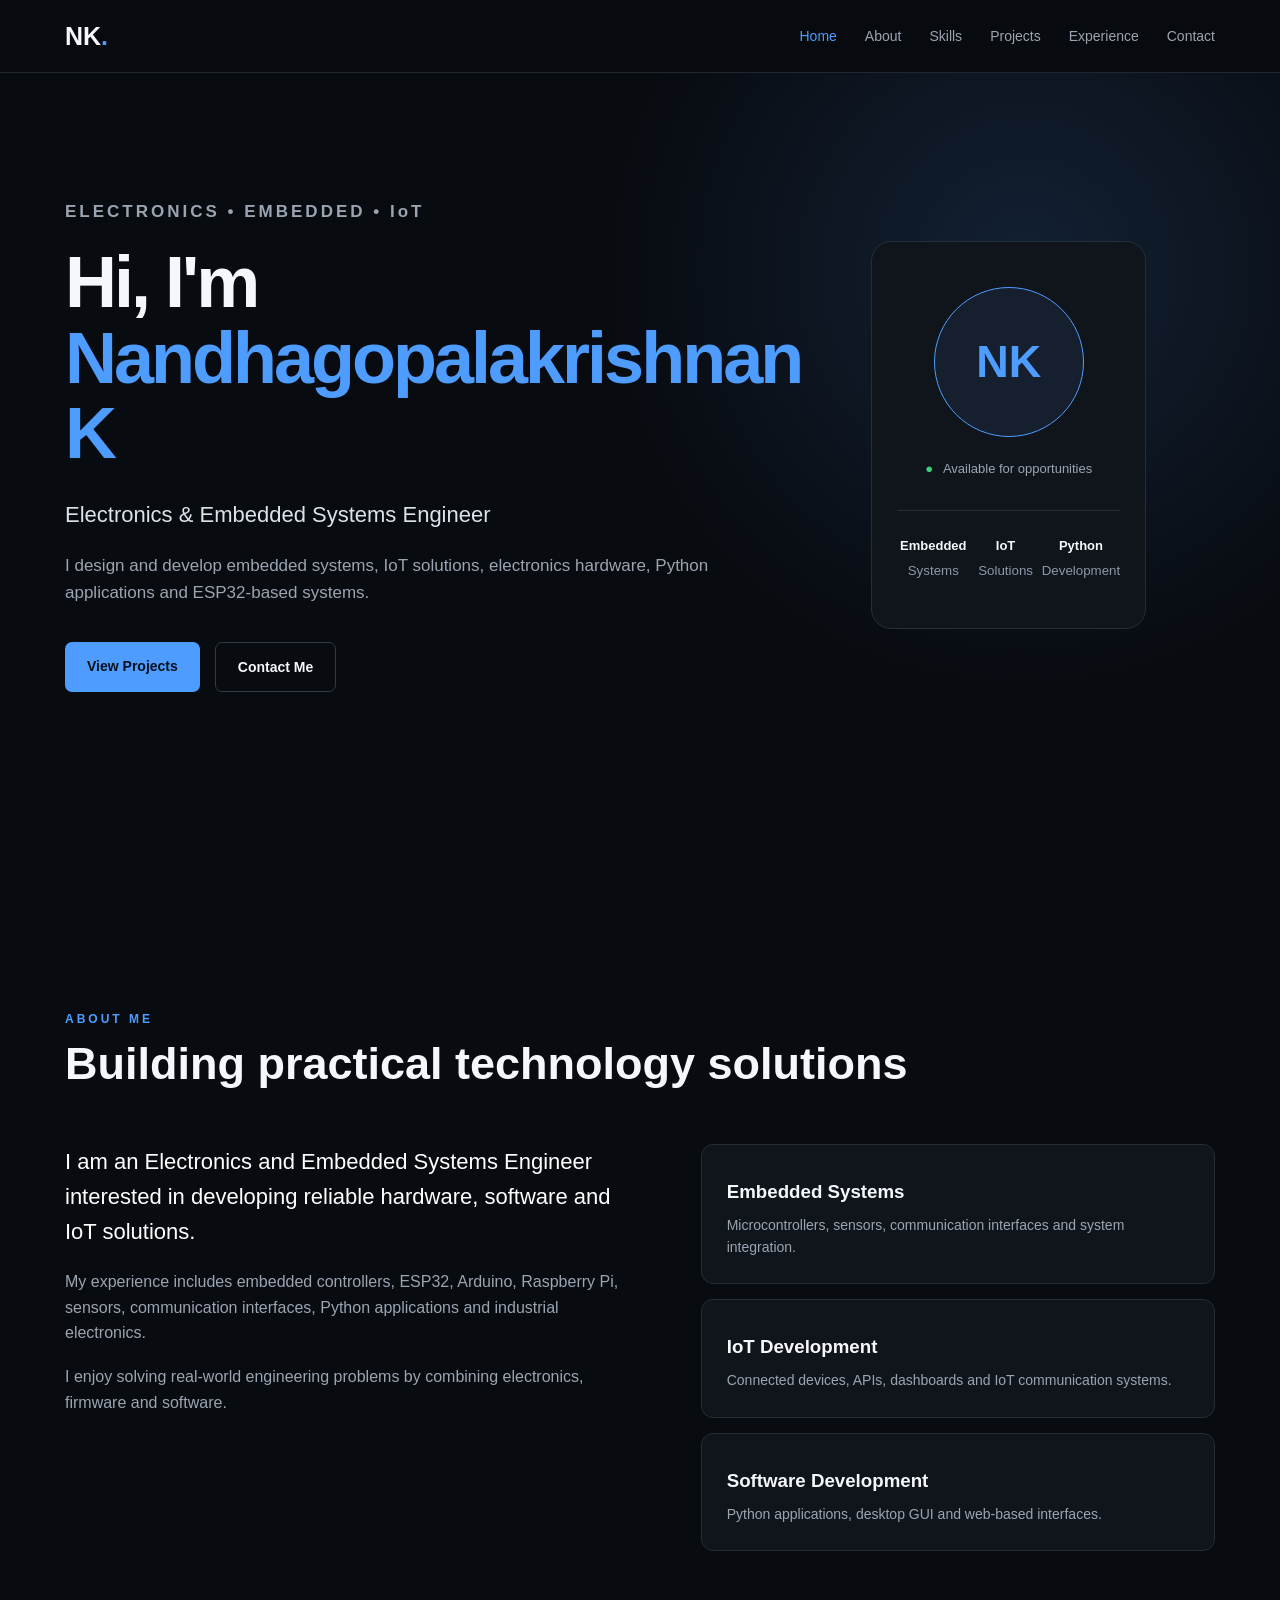
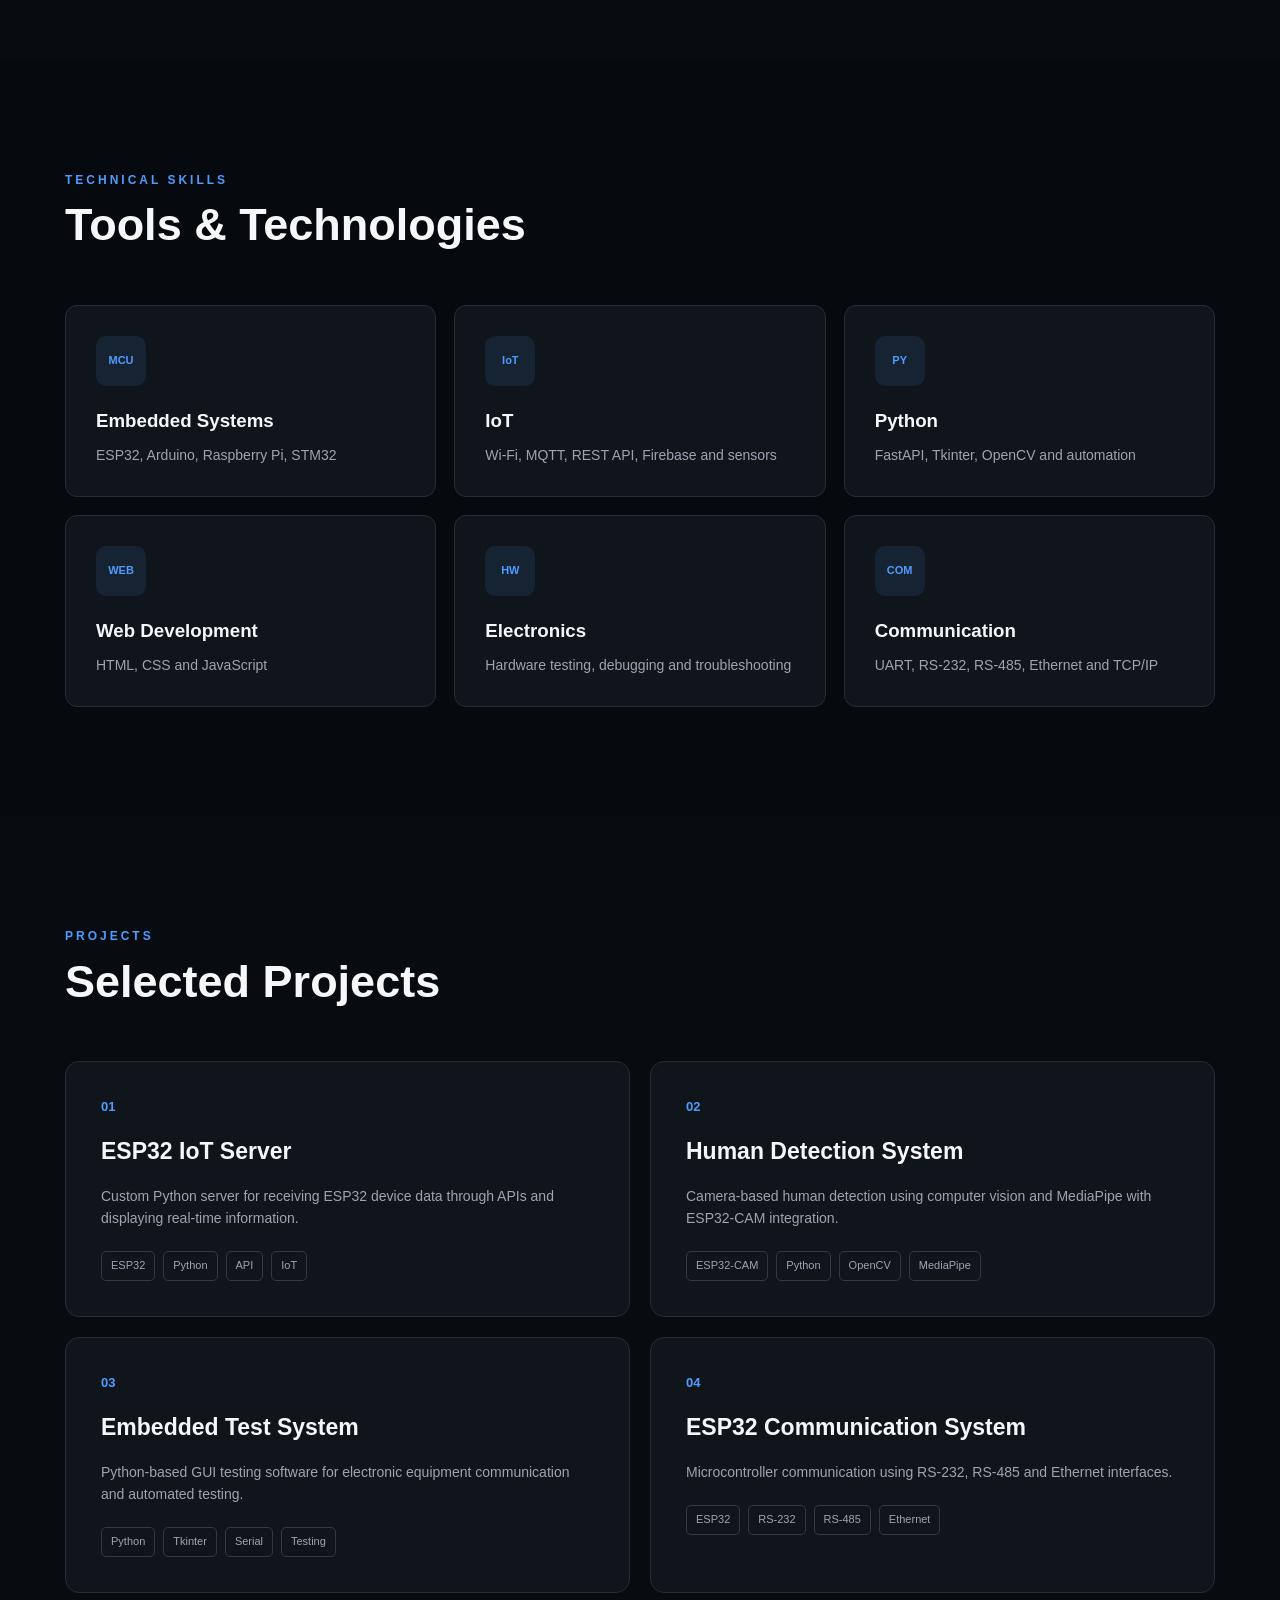
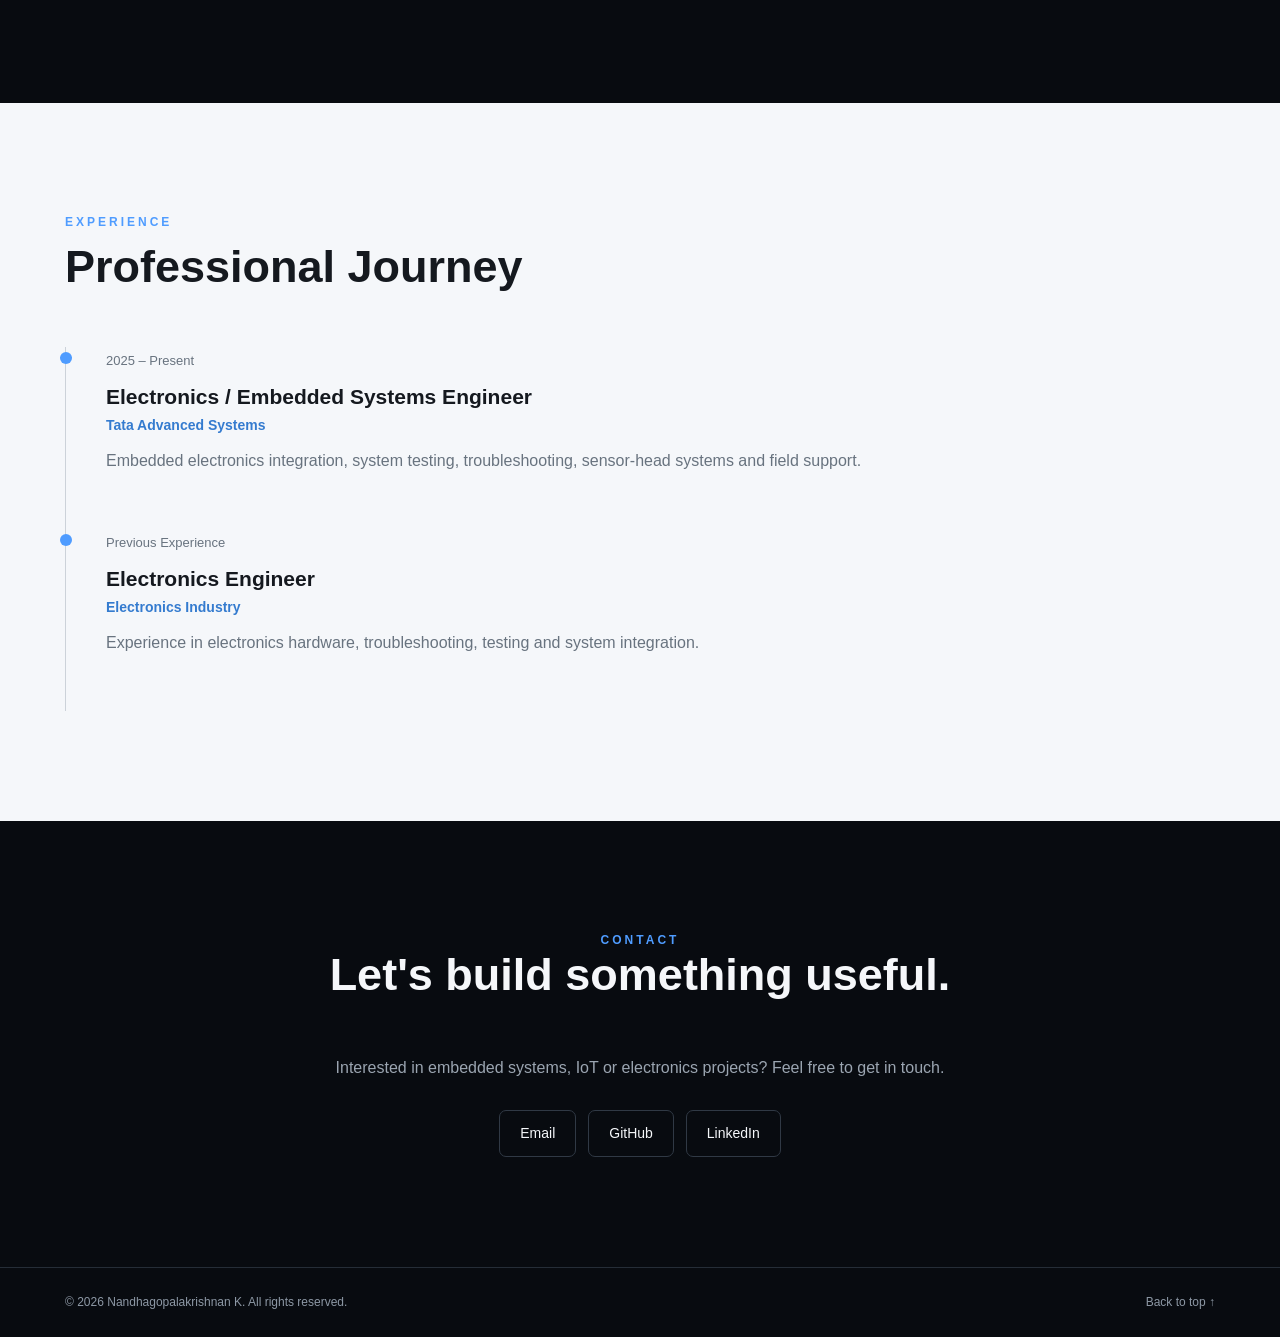
==== index.html @ a34678fb "Add files via upload" ====
<!DOCTYPE html><html lang="en">
<head>
<meta charset="UTF-8">
<meta name="viewport" content="width=device-width, initial-scale=1.0"><title>Nandhagopalakrishnan K | Electronics & Embedded Engineer</title><style>
* {
    margin: 0;
    padding: 0;
    box-sizing: border-box;
}

html {
    scroll-behavior: smooth;
}

body {
    font-family: Arial, Helvetica, sans-serif;
    background: #080b10;
    color: #f5f7fa;
    line-height: 1.6;
}

a {
    color: inherit;
    text-decoration: none;
}

.container {
    width: 90%;
    max-width: 1150px;
    margin: auto;
}

/* NAVIGATION */

header {
    position: fixed;
    top: 0;
    width: 100%;
    z-index: 1000;
    background: rgba(8,11,16,0.92);
    backdrop-filter: blur(12px);
    border-bottom: 1px solid #202731;
}

nav {
    height: 72px;
    display: flex;
    justify-content: space-between;
    align-items: center;
}

.logo {
    font-size: 25px;
    font-weight: bold;
}

.logo span {
    color: #4f9cff;
}

.nav-links {
    display: flex;
    gap: 28px;
    list-style: none;
}

.nav-links a {
    color: #9ba5b1;
    font-size: 14px;
    transition: 0.3s;
}

.nav-links a:hover,
.nav-links a.active {
    color: #4f9cff;
}

.menu {
    display: none;
    border: none;
    background: none;
    color: white;
    font-size: 28px;
    cursor: pointer;
}

/* HERO */

.hero {
    min-height: 100vh;
    display: flex;
    align-items: center;
    padding-top: 80px;
    background:
        radial-gradient(
            circle at 80% 30%,
            rgba(79,156,255,0.15),
            transparent 35%
        );
}

.hero-grid {
    display: grid;
    grid-template-columns: 1.4fr 0.8fr;
    gap: 70px;
    align-items: center;
}

.small-title {
    color: #4f9cff;
    font-size: 13px;
    font-weight: bold;
    letter-spacing: 3px;
    margin-bottom: 20px;
}

h1 {
    font-size: clamp(42px, 6vw, 72px);
    line-height: 1.05;
    letter-spacing: -3px;
}

h1 span {
    color: #4f9cff;
}

.hero h2 {
    margin-top: 25px;
    font-size: 22px;
    font-weight: normal;
    color: #dce2e9;
}

.hero p {
    max-width: 650px;
    margin-top: 20px;
    color: #9ba5b1;
    font-size: 17px;
}

.buttons {
    display: flex;
    gap: 15px;
    margin-top: 35px;
}

.btn {
    padding: 13px 22px;
    border-radius: 7px;
    font-weight: bold;
    font-size: 14px;
    transition: 0.3s;
}

.primary {
    background: #4f9cff;
    color: #06101c;
}

.primary:hover {
    transform: translateY(-3px);
}

.secondary {
    border: 1px solid #303945;
}

.secondary:hover {
    border-color: #4f9cff;
    color: #4f9cff;
}

/* PROFILE CARD */

.profile-card {
    padding: 45px 25px;
    text-align: center;
    background: #10151c;
    border: 1px solid #252d37;
    border-radius: 20px;
}

.profile {
    width: 150px;
    height: 150px;
    margin: auto;

    display: flex;
    justify-content: center;
    align-items: center;

    border-radius: 50%;
    border: 1px solid #4f9cff;

    color: #4f9cff;
    font-size: 45px;
    font-weight: bold;

    background: rgba(79,156,255,0.08);
}

.available {
    margin-top: 22px;
    color: #9ba5b1;
    font-size: 13px;
}

.available::before {
    content: "●";
    color: #38d47a;
    margin-right: 7px;
}

.profile-info {
    display: grid;
    grid-template-columns: repeat(3,1fr);
    margin-top: 30px;
    padding-top: 25px;
    border-top: 1px solid #252d37;
}

.profile-info strong {
    display: block;
    font-size: 13px;
}

.profile-info small {
    color: #8d98a5;
}

/* SECTIONS */

section {
    padding: 110px 0;
}

.section-title {
    margin-bottom: 55px;
}

.section-title p {
    color: #4f9cff;
    font-size: 12px;
    font-weight: bold;
    letter-spacing: 3px;
}

.section-title h2 {
    margin-top: 10px;
    font-size: 45px;
    line-height: 1.1;
}

/* ABOUT */

.about {
    display: grid;
    grid-template-columns: 1.1fr 1fr;
    gap: 70px;
}

.about .large {
    color: white;
    font-size: 22px;
    margin-bottom: 20px;
}

.about p {
    color: #9ba5b1;
    margin-bottom: 18px;
}

.about-boxes {
    display: grid;
    gap: 15px;
}

.about-box {
    padding: 25px;
    background: #10151c;
    border: 1px solid #252d37;
    border-radius: 12px;
}

.about-box h3 {
    margin: 7px 0;
}

.about-box p {
    margin: 0;
    font-size: 14px;
}

/* SKILLS */

.dark-section {
    background: #06090d;
}

.skills {
    display: grid;
    grid-template-columns: repeat(3,1fr);
    gap: 18px;
}

.skill {
    padding: 30px;
    background: #10151c;
    border: 1px solid #252d37;
    border-radius: 12px;
    transition: 0.3s;
}

.skill:hover {
    transform: translateY(-5px);
    border-color: #4f9cff;
}

.icon {
    width: 50px;
    height: 50px;

    display: flex;
    align-items: center;
    justify-content: center;

    background: rgba(79,156,255,0.1);
    color: #4f9cff;

    border-radius: 10px;

    font-size: 11px;
    font-weight: bold;

    margin-bottom: 20px;
}

.skill p {
    color: #9ba5b1;
    font-size: 14px;
    margin-top: 8px;
}

/* PROJECTS */

.projects {
    display: grid;
    grid-template-columns: repeat(2,1fr);
    gap: 20px;
}

.project {
    padding: 35px;
    background: #10151c;
    border: 1px solid #252d37;
    border-radius: 14px;
    transition: 0.3s;
}

.project:hover {
    transform: translateY(-5px);
    border-color: #4f9cff;
}

.number {
    color: #4f9cff;
    font-weight: bold;
    font-size: 13px;
}

.project h3 {
    margin: 15px 0;
    font-size: 23px;
}

.project p {
    color: #9ba5b1;
    font-size: 14px;
}

.tags {
    display: flex;
    flex-wrap: wrap;
    gap: 8px;
    margin-top: 22px;
}

.tags span {
    border: 1px solid #303945;
    padding: 5px 9px;
    border-radius: 5px;
    color: #9ba5b1;
    font-size: 11px;
}

/* EXPERIENCE */

.experience {
    background: #f5f7fa;
    color: #15191f;
}

.experience .section-title h2 {
    color: #15191f;
}

.timeline {
    max-width: 800px;
    border-left: 1px solid #ccd2d9;
}

.timeline-item {
    position: relative;
    padding: 0 0 55px 40px;
}

.dot {
    position: absolute;
    width: 12px;
    height: 12px;
    left: -6px;
    top: 5px;
    border-radius: 50%;
    background: #4f9cff;
}

.date {
    color: #68737f;
    font-size: 13px;
}

.timeline h3 {
    margin-top: 8px;
    font-size: 21px;
}

.timeline h4 {
    color: #347bcf;
    font-size: 14px;
}

.timeline p {
    margin-top: 12px;
    color: #68737f;
}

/* CONTACT */

.contact {
    text-align: center;
}

.contact .section-title h2 {
    max-width: 700px;
    margin: auto;
}

.contact-text {
    color: #9ba5b1;
    margin-top: 20px;
}

.contact-links {
    display: flex;
    justify-content: center;
    gap: 12px;
    flex-wrap: wrap;
    margin-top: 30px;
}

.contact-links a {
    padding: 11px 20px;
    border: 1px solid #303945;
    border-radius: 7px;
    font-size: 14px;
}

.contact-links a:hover {
    color: #4f9cff;
    border-color: #4f9cff;
}

/* FOOTER */

footer {
    padding: 25px 0;
    border-top: 1px solid #252d37;
    color: #8d98a5;
    font-size: 12px;
}

.footer-content {
    display: flex;
    justify-content: space-between;
}

/* MOBILE */

@media(max-width:850px) {

    .menu {
        display: block;
    }

    .nav-links {
        display: none;
        position: absolute;
        top: 72px;
        left: 0;
        width: 100%;
        flex-direction: column;
        padding: 25px;
        background: #080b10;
        border-bottom: 1px solid #252d37;
    }

    .nav-links.show {
        display: flex;
    }

    .hero-grid,
    .about {
        grid-template-columns: 1fr;
    }

    .profile-card {
        max-width: 450px;
        margin: auto;
    }

    .skills {
        grid-template-columns: repeat(2,1fr);
    }
}

@media(max-width:550px) {

    .skills,
    .projects {
        grid-template-columns: 1fr;
    }

    .hero h1 {
        font-size: 44px;
    }

    .buttons {
        flex-direction: column;
    }

    .btn {
        text-align: center;
    }

    section {
        padding: 80px 0;
    }

    .section-title h2 {
        font-size: 36px;
    }

    .footer-content {
        flex-direction: column;
        gap: 10px;
        text-align: center;
    }
}
</style></head><body><header>
<nav class="container"><a href="#home" class="logo">NK<span>.</span></a>

<button class="menu" id="menu">☰</button>

<ul class="nav-links" id="navLinks">
<li><a href="#home">Home</a></li>
<li><a href="#about">About</a></li>
<li><a href="#skills">Skills</a></li>
<li><a href="#projects">Projects</a></li>
<li><a href="#experience">Experience</a></li>
<li><a href="#contact">Contact</a></li>
</ul></nav>
</header><!-- HOME --><section class="hero" id="home"><div class="container hero-grid"><div><p class="small-title">ELECTRONICS • EMBEDDED • IoT</p><h1>
Hi, I'm
<span>Nandhagopalakrishnan K</span>
</h1><h2>Electronics & Embedded Systems Engineer</h2><p>
I design and develop embedded systems, IoT solutions,
electronics hardware, Python applications and
ESP32-based systems.
</p><div class="buttons"><a href="#projects" class="btn primary">
View Projects
</a><a href="#contact" class="btn secondary">
Contact Me
</a></div></div><div class="profile-card"><div class="profile">
NK
</div><div class="available">
Available for opportunities
</div><div class="profile-info"><div>
<strong>Embedded</strong>
<small>Systems</small>
</div><div>
<strong>IoT</strong>
<small>Solutions</small>
</div><div>
<strong>Python</strong>
<small>Development</small>
</div></div></div></div></section><!-- ABOUT --><section id="about"><div class="container"><div class="section-title"><p>ABOUT ME</p><h2>Building practical technology solutions</h2></div><div class="about"><div><p class="large">
I am an Electronics and Embedded Systems Engineer
interested in developing reliable hardware, software
and IoT solutions.
</p><p>
My experience includes embedded controllers,
ESP32, Arduino, Raspberry Pi, sensors,
communication interfaces, Python applications
and industrial electronics.
</p><p>
I enjoy solving real-world engineering problems
by combining electronics, firmware and software.
</p></div><div class="about-boxes"><div class="about-box"><h3>Embedded Systems</h3><p>
Microcontrollers, sensors, communication interfaces
and system integration.
</p></div><div class="about-box"><h3>IoT Development</h3><p>
Connected devices, APIs, dashboards and
IoT communication systems.
</p></div><div class="about-box"><h3>Software Development</h3><p>
Python applications, desktop GUI and
web-based interfaces.
</p></div></div></div></div></section><!-- SKILLS --><section class="dark-section" id="skills"><div class="container"><div class="section-title"><p>TECHNICAL SKILLS</p><h2>Tools & Technologies</h2></div><div class="skills"><div class="skill"><div class="icon">MCU</div><h3>Embedded Systems</h3><p>
ESP32, Arduino, Raspberry Pi, STM32
</p></div><div class="skill"><div class="icon">IoT</div><h3>IoT</h3><p>
Wi-Fi, MQTT, REST API, Firebase and sensors
</p></div><div class="skill"><div class="icon">PY</div><h3>Python</h3><p>
FastAPI, Tkinter, OpenCV and automation
</p></div><div class="skill"><div class="icon">WEB</div><h3>Web Development</h3><p>
HTML, CSS and JavaScript
</p></div><div class="skill"><div class="icon">HW</div><h3>Electronics</h3><p>
Hardware testing, debugging and troubleshooting
</p></div><div class="skill"><div class="icon">COM</div><h3>Communication</h3><p>
UART, RS-232, RS-485, Ethernet and TCP/IP
</p></div></div></div></section><!-- PROJECTS --><section id="projects"><div class="container"><div class="section-title"><p>PROJECTS</p><h2>Selected Projects</h2></div><div class="projects"><div class="project"><div class="number">01</div><h3>ESP32 IoT Server</h3><p>
Custom Python server for receiving ESP32
device data through APIs and displaying
real-time information.
</p><div class="tags">
<span>ESP32</span>
<span>Python</span>
<span>API</span>
<span>IoT</span>
</div></div><div class="project"><div class="number">02</div><h3>Human Detection System</h3><p>
Camera-based human detection using
computer vision and MediaPipe with
ESP32-CAM integration.
</p><div class="tags">
<span>ESP32-CAM</span>
<span>Python</span>
<span>OpenCV</span>
<span>MediaPipe</span>
</div></div><div class="project"><div class="number">03</div><h3>Embedded Test System</h3><p>
Python-based GUI testing software for
electronic equipment communication
and automated testing.
</p><div class="tags">
<span>Python</span>
<span>Tkinter</span>
<span>Serial</span>
<span>Testing</span>
</div></div><div class="project"><div class="number">04</div><h3>ESP32 Communication System</h3><p>
Microcontroller communication using
RS-232, RS-485 and Ethernet interfaces.
</p><div class="tags">
<span>ESP32</span>
<span>RS-232</span>
<span>RS-485</span>
<span>Ethernet</span>
</div></div></div></div></section><!-- EXPERIENCE --><section class="experience" id="experience"><div class="container"><div class="section-title"><p>EXPERIENCE</p><h2>Professional Journey</h2></div><div class="timeline"><div class="timeline-item"><div class="dot"></div><span class="date">2025 – Present</span>

<h3>Electronics / Embedded Systems Engineer</h3><h4>Tata Advanced Systems</h4><p>
Embedded electronics integration, system testing,
troubleshooting, sensor-head systems and field support.
</p></div><div class="timeline-item"><div class="dot"></div><span class="date">Previous Experience</span>

<h3>Electronics Engineer</h3><h4>Electronics Industry</h4><p>
Experience in electronics hardware,
troubleshooting, testing and system integration.
</p></div></div></div></section><!-- CONTACT --><section class="contact" id="contact"><div class="container"><div class="section-title"><p>CONTACT</p><h2>Let's build something useful.</h2></div><p class="contact-text">
Interested in embedded systems, IoT or electronics projects?
Feel free to get in touch.
</p><div class="contact-links"><a href="mailto:your.email@example.com">
Email
</a><a href="https://github.com/" target="_blank">
GitHub
</a><a href="https://www.linkedin.com/" target="_blank">
LinkedIn
</a></div></div></section><footer><div class="container footer-content"><p>
©️ <span id="year"></span>
Nandhagopalakrishnan K. All rights reserved.
</p><a href="#home">Back to top ↑</a>

</div></footer><script>

const menu = document.getElementById("menu");
const navLinks = document.getElementById("navLinks");

menu.addEventListener("click", function() {
    navLinks.classList.toggle("show");
});


document.querySelectorAll(".nav-links a").forEach(function(link) {

    link.addEventListener("click", function() {
        navLinks.classList.remove("show");
    });

});


document.getElementById("year").textContent =
    new Date().getFullYear();


const sections = document.querySelectorAll("section[id]");
const links = document.querySelectorAll(".nav-links a");

window.addEventListener("scroll", function() {

    let current = "";

    sections.forEach(function(section) {

        const top = section.offsetTop - 150;
        const bottom = top + section.offsetHeight;

        if (
            window.scrollY >= top &&
            window.scrollY < bottom
        ) {
            current = section.id;
        }

    });


    links.forEach(function(link) {

        link.classList.remove("active");

        if (link.getAttribute("href") === "#" + current) {
            link.classList.add("active");
        }

    });

});

</script></body>
</html>
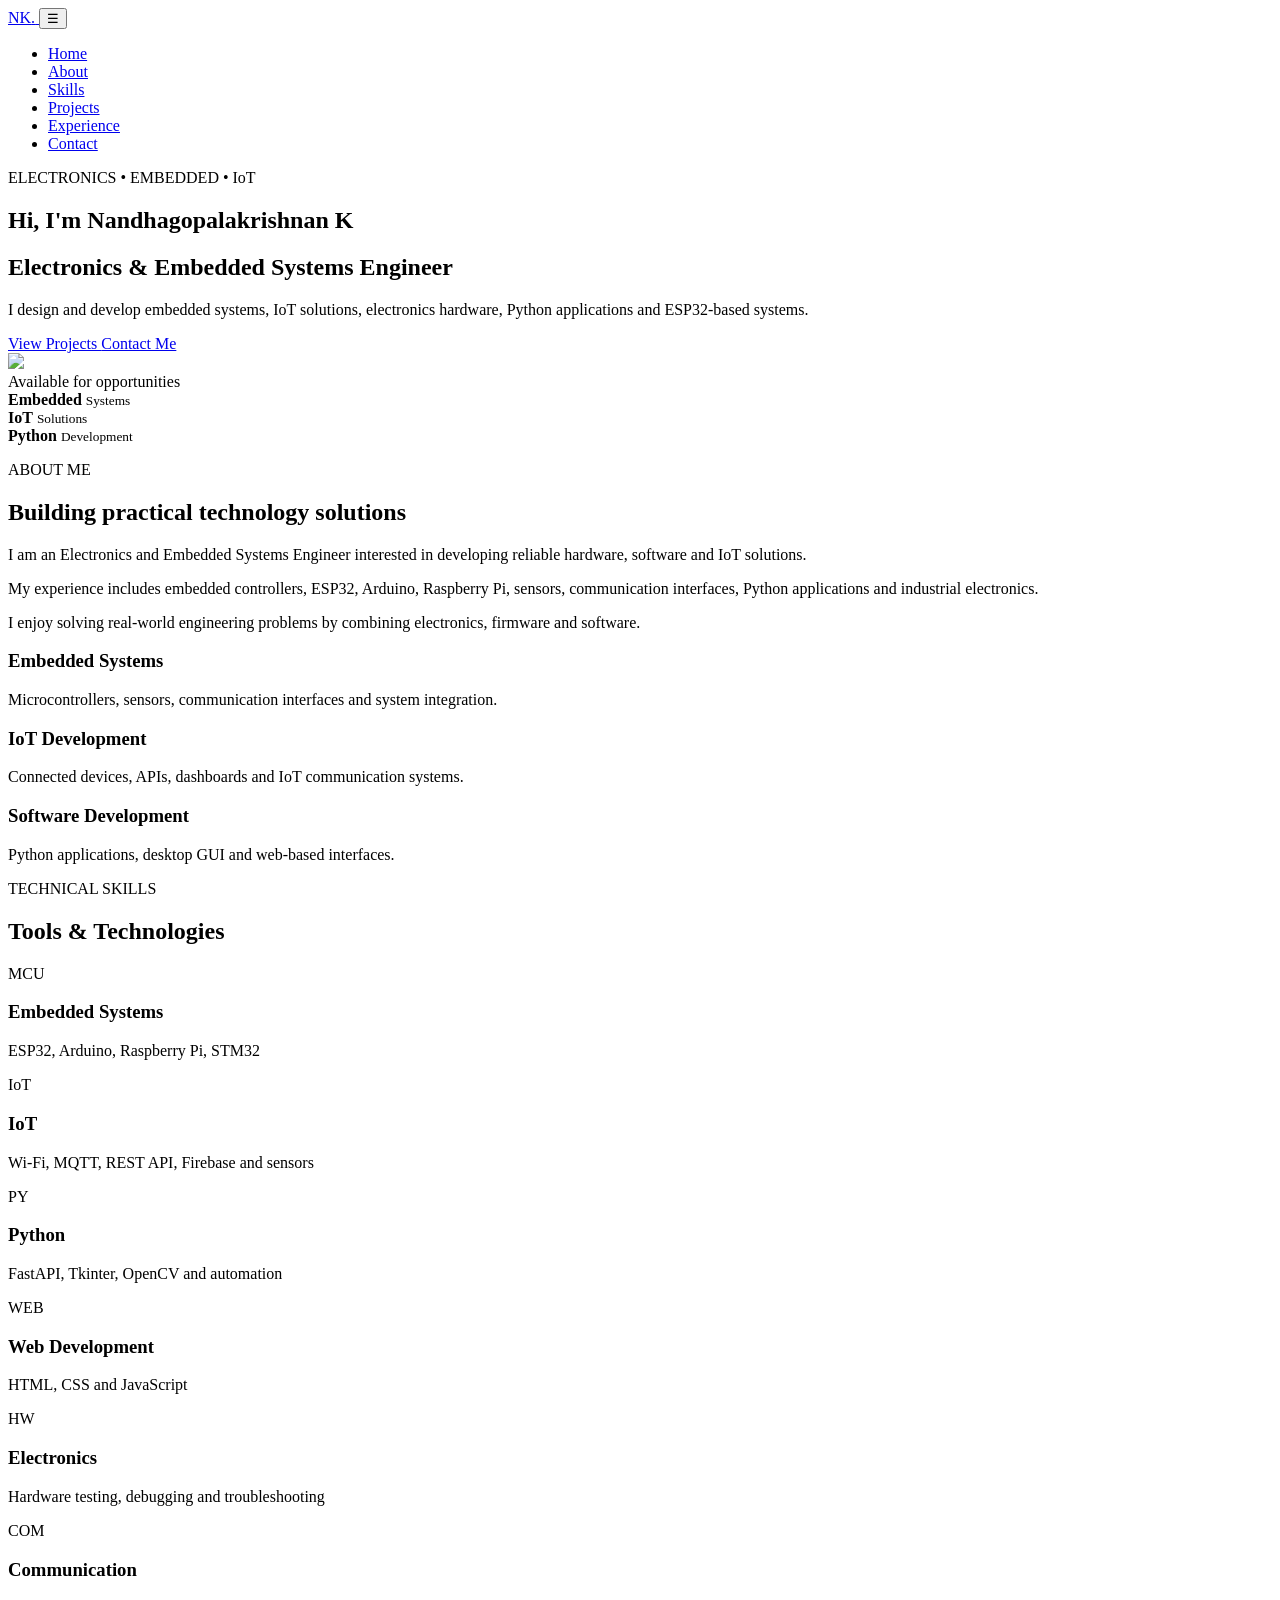
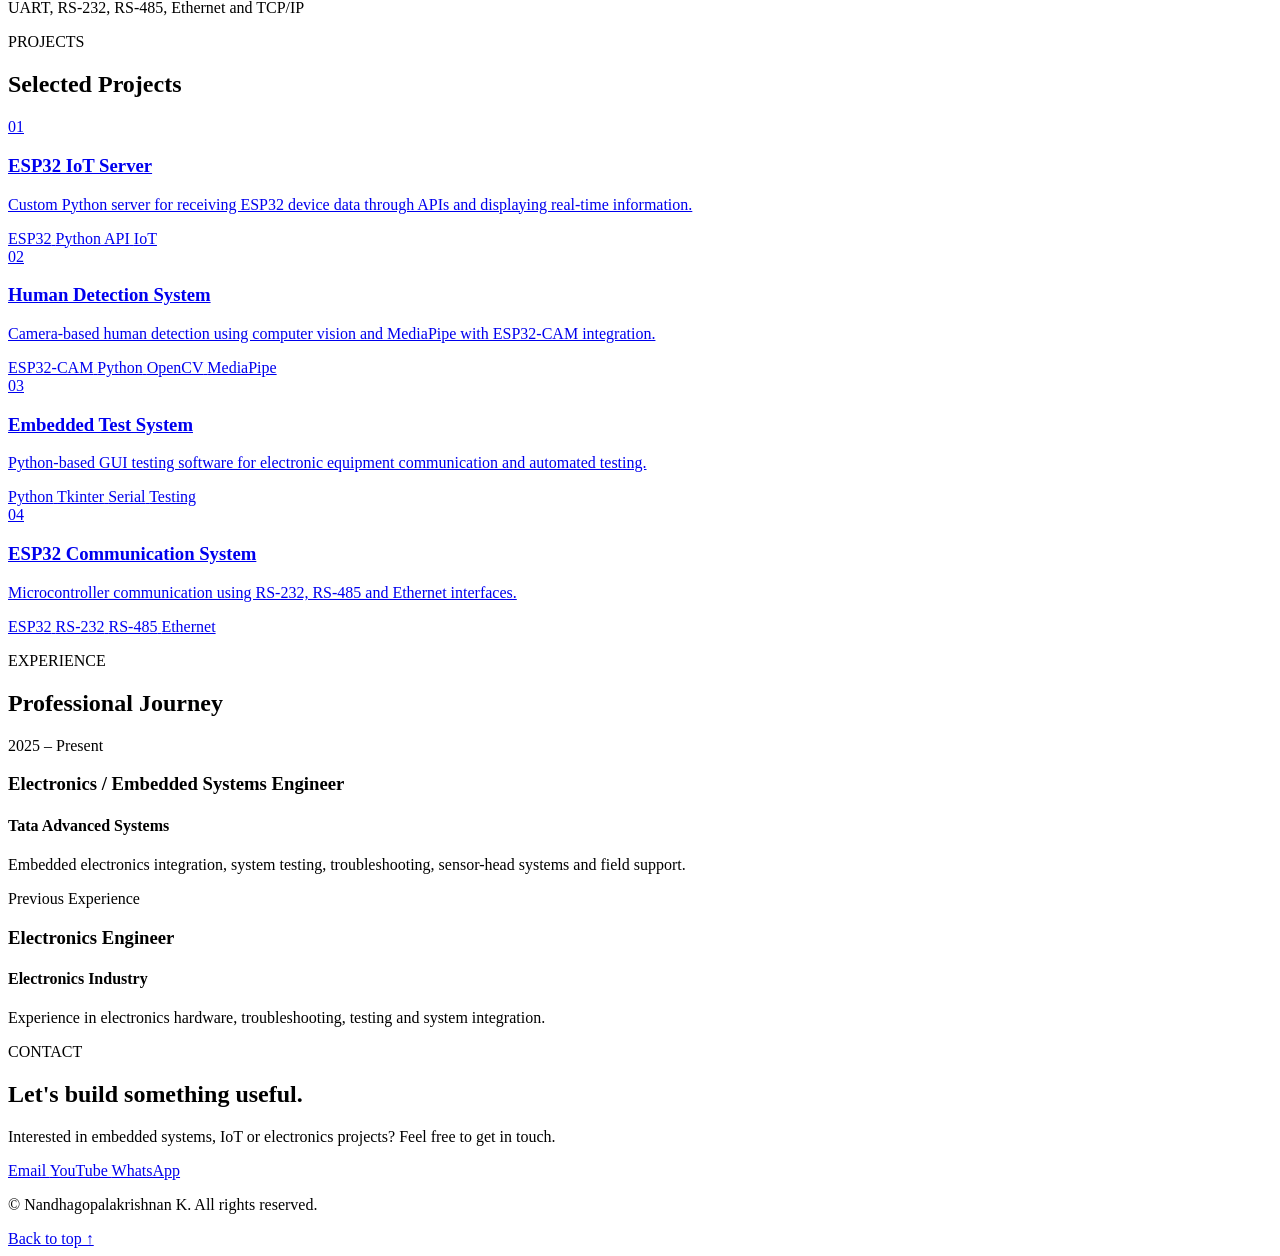
==== commit 94ed36ac: "Refactor index.html structure and styles" ====
--- a/index.html
+++ b/index.html
@@ -1,756 +1,567 @@
-<!DOCTYPE html><html lang="en">
+<!DOCTYPE html>
+<html lang="en">
 <head>
-<meta charset="UTF-8">
-<meta name="viewport" content="width=device-width, initial-scale=1.0"><title>Nandhagopalakrishnan K | Electronics & Embedded Engineer</title><style>
-* {
-    margin: 0;
-    padding: 0;
-    box-sizing: border-box;
-}
-
-html {
-    scroll-behavior: smooth;
-}
-
-body {
-    font-family: Arial, Helvetica, sans-serif;
-    background: #080b10;
-    color: #f5f7fa;
-    line-height: 1.6;
-}
-
-a {
-    color: inherit;
-    text-decoration: none;
-}
-
-.container {
-    width: 90%;
-    max-width: 1150px;
-    margin: auto;
-}
-
-/* NAVIGATION */
-
-header {
-    position: fixed;
-    top: 0;
-    width: 100%;
-    z-index: 1000;
-    background: rgba(8,11,16,0.92);
-    backdrop-filter: blur(12px);
-    border-bottom: 1px solid #202731;
-}
-
-nav {
-    height: 72px;
-    display: flex;
-    justify-content: space-between;
-    align-items: center;
-}
-
-.logo {
-    font-size: 25px;
-    font-weight: bold;
-}
-
-.logo span {
-    color: #4f9cff;
-}
-
-.nav-links {
-    display: flex;
-    gap: 28px;
-    list-style: none;
-}
-
-.nav-links a {
-    color: #9ba5b1;
-    font-size: 14px;
-    transition: 0.3s;
-}
-
-.nav-links a:hover,
-.nav-links a.active {
-    color: #4f9cff;
-}
-
-.menu {
-    display: none;
-    border: none;
-    background: none;
-    color: white;
-    font-size: 28px;
-    cursor: pointer;
-}
-
-/* HERO */
-
-.hero {
-    min-height: 100vh;
-    display: flex;
-    align-items: center;
-    padding-top: 80px;
-    background:
-        radial-gradient(
-            circle at 80% 30%,
-            rgba(79,156,255,0.15),
-            transparent 35%
-        );
-}
-
-.hero-grid {
-    display: grid;
-    grid-template-columns: 1.4fr 0.8fr;
-    gap: 70px;
-    align-items: center;
-}
-
-.small-title {
-    color: #4f9cff;
-    font-size: 13px;
-    font-weight: bold;
-    letter-spacing: 3px;
-    margin-bottom: 20px;
-}
-
-h1 {
-    font-size: clamp(42px, 6vw, 72px);
-    line-height: 1.05;
-    letter-spacing: -3px;
-}
-
-h1 span {
-    color: #4f9cff;
-}
-
-.hero h2 {
-    margin-top: 25px;
-    font-size: 22px;
-    font-weight: normal;
-    color: #dce2e9;
-}
-
-.hero p {
-    max-width: 650px;
-    margin-top: 20px;
-    color: #9ba5b1;
-    font-size: 17px;
-}
-
-.buttons {
-    display: flex;
-    gap: 15px;
-    margin-top: 35px;
-}
-
-.btn {
-    padding: 13px 22px;
-    border-radius: 7px;
-    font-weight: bold;
-    font-size: 14px;
-    transition: 0.3s;
-}
-
-.primary {
-    background: #4f9cff;
-    color: #06101c;
-}
-
-.primary:hover {
-    transform: translateY(-3px);
-}
-
-.secondary {
-    border: 1px solid #303945;
-}
-
-.secondary:hover {
-    border-color: #4f9cff;
-    color: #4f9cff;
-}
-
-/* PROFILE CARD */
-
-.profile-card {
-    padding: 45px 25px;
-    text-align: center;
-    background: #10151c;
-    border: 1px solid #252d37;
-    border-radius: 20px;
-}
-
-.profile {
-    width: 150px;
-    height: 150px;
-    margin: auto;
-
-    display: flex;
-    justify-content: center;
-    align-items: center;
-
-    border-radius: 50%;
-    border: 1px solid #4f9cff;
-
-    color: #4f9cff;
-    font-size: 45px;
-    font-weight: bold;
-
-    background: rgba(79,156,255,0.08);
-}
-
-.available {
-    margin-top: 22px;
-    color: #9ba5b1;
-    font-size: 13px;
-}
-
-.available::before {
-    content: "●";
-    color: #38d47a;
-    margin-right: 7px;
-}
-
-.profile-info {
-    display: grid;
-    grid-template-columns: repeat(3,1fr);
-    margin-top: 30px;
-    padding-top: 25px;
-    border-top: 1px solid #252d37;
-}
-
-.profile-info strong {
-    display: block;
-    font-size: 13px;
-}
-
-.profile-info small {
-    color: #8d98a5;
-}
-
-/* SECTIONS */
-
-section {
-    padding: 110px 0;
-}
-
-.section-title {
-    margin-bottom: 55px;
-}
-
-.section-title p {
-    color: #4f9cff;
-    font-size: 12px;
-    font-weight: bold;
-    letter-spacing: 3px;
-}
-
-.section-title h2 {
-    margin-top: 10px;
-    font-size: 45px;
-    line-height: 1.1;
-}
-
-/* ABOUT */
-
-.about {
-    display: grid;
-    grid-template-columns: 1.1fr 1fr;
-    gap: 70px;
-}
-
-.about .large {
-    color: white;
-    font-size: 22px;
-    margin-bottom: 20px;
-}
-
-.about p {
-    color: #9ba5b1;
-    margin-bottom: 18px;
-}
-
-.about-boxes {
-    display: grid;
-    gap: 15px;
-}
-
-.about-box {
-    padding: 25px;
-    background: #10151c;
-    border: 1px solid #252d37;
-    border-radius: 12px;
-}
-
-.about-box h3 {
-    margin: 7px 0;
-}
-
-.about-box p {
-    margin: 0;
-    font-size: 14px;
-}
-
-/* SKILLS */
-
-.dark-section {
-    background: #06090d;
-}
-
-.skills {
-    display: grid;
-    grid-template-columns: repeat(3,1fr);
-    gap: 18px;
-}
-
-.skill {
-    padding: 30px;
-    background: #10151c;
-    border: 1px solid #252d37;
-    border-radius: 12px;
-    transition: 0.3s;
-}
-
-.skill:hover {
-    transform: translateY(-5px);
-    border-color: #4f9cff;
-}
-
-.icon {
-    width: 50px;
-    height: 50px;
-
-    display: flex;
-    align-items: center;
-    justify-content: center;
-
-    background: rgba(79,156,255,0.1);
-    color: #4f9cff;
-
-    border-radius: 10px;
-
-    font-size: 11px;
-    font-weight: bold;
-
-    margin-bottom: 20px;
-}
-
-.skill p {
-    color: #9ba5b1;
-    font-size: 14px;
-    margin-top: 8px;
-}
-
-/* PROJECTS */
-
-.projects {
-    display: grid;
-    grid-template-columns: repeat(2,1fr);
-    gap: 20px;
-}
-
-.project {
-    padding: 35px;
-    background: #10151c;
-    border: 1px solid #252d37;
-    border-radius: 14px;
-    transition: 0.3s;
-}
-
-.project:hover {
-    transform: translateY(-5px);
-    border-color: #4f9cff;
-}
-
-.number {
-    color: #4f9cff;
-    font-weight: bold;
-    font-size: 13px;
-}
-
-.project h3 {
-    margin: 15px 0;
-    font-size: 23px;
-}
-
-.project p {
-    color: #9ba5b1;
-    font-size: 14px;
-}
-
-.tags {
-    display: flex;
-    flex-wrap: wrap;
-    gap: 8px;
-    margin-top: 22px;
-}
-
-.tags span {
-    border: 1px solid #303945;
-    padding: 5px 9px;
-    border-radius: 5px;
-    color: #9ba5b1;
-    font-size: 11px;
-}
-
-/* EXPERIENCE */
-
-.experience {
-    background: #f5f7fa;
-    color: #15191f;
-}
-
-.experience .section-title h2 {
-    color: #15191f;
-}
-
-.timeline {
-    max-width: 800px;
-    border-left: 1px solid #ccd2d9;
-}
-
-.timeline-item {
-    position: relative;
-    padding: 0 0 55px 40px;
-}
-
-.dot {
-    position: absolute;
-    width: 12px;
-    height: 12px;
-    left: -6px;
-    top: 5px;
-    border-radius: 50%;
-    background: #4f9cff;
-}
-
-.date {
-    color: #68737f;
-    font-size: 13px;
-}
-
-.timeline h3 {
-    margin-top: 8px;
-    font-size: 21px;
-}
-
-.timeline h4 {
-    color: #347bcf;
-    font-size: 14px;
-}
-
-.timeline p {
-    margin-top: 12px;
-    color: #68737f;
-}
-
-/* CONTACT */
-
-.contact {
-    text-align: center;
-}
-
-.contact .section-title h2 {
-    max-width: 700px;
-    margin: auto;
-}
-
-.contact-text {
-    color: #9ba5b1;
-    margin-top: 20px;
-}
-
-.contact-links {
-    display: flex;
-    justify-content: center;
-    gap: 12px;
-    flex-wrap: wrap;
-    margin-top: 30px;
-}
-
-.contact-links a {
-    padding: 11px 20px;
-    border: 1px solid #303945;
-    border-radius: 7px;
-    font-size: 14px;
-}
-
-.contact-links a:hover {
-    color: #4f9cff;
-    border-color: #4f9cff;
-}
-
-/* FOOTER */
-
-footer {
-    padding: 25px 0;
-    border-top: 1px solid #252d37;
-    color: #8d98a5;
-    font-size: 12px;
-}
-
-.footer-content {
-    display: flex;
-    justify-content: space-between;
-}
-
-/* MOBILE */
-
-@media(max-width:850px) {
-
-    .menu {
-        display: block;
-    }
-
-    .nav-links {
-        display: none;
-        position: absolute;
-        top: 72px;
-        left: 0;
-        width: 100%;
-        flex-direction: column;
-        padding: 25px;
-        background: #080b10;
-        border-bottom: 1px solid #252d37;
-    }
-
-    .nav-links.show {
-        display: flex;
-    }
-
-    .hero-grid,
-    .about {
-        grid-template-columns: 1fr;
-    }
-
-    .profile-card {
-        max-width: 450px;
-        margin: auto;
-    }
-
-    .skills {
-        grid-template-columns: repeat(2,1fr);
-    }
-}
-
-@media(max-width:550px) {
-
-    .skills,
-    .projects {
-        grid-template-columns: 1fr;
-    }
-
-    .hero h1 {
-        font-size: 44px;
-    }
-
-    .buttons {
-        flex-direction: column;
-    }
-
-    .btn {
-        text-align: center;
-    }
-
-    section {
-        padding: 80px 0;
-    }
-
-    .section-title h2 {
-        font-size: 36px;
-    }
-
-    .footer-content {
-        flex-direction: column;
-        gap: 10px;
-        text-align: center;
-    }
-}
-</style></head><body><header>
-<nav class="container"><a href="#home" class="logo">NK<span>.</span></a>
-
-<button class="menu" id="menu">☰</button>
-
-<ul class="nav-links" id="navLinks">
-<li><a href="#home">Home</a></li>
-<li><a href="#about">About</a></li>
-<li><a href="#skills">Skills</a></li>
-<li><a href="#projects">Projects</a></li>
-<li><a href="#experience">Experience</a></li>
-<li><a href="#contact">Contact</a></li>
-</ul></nav>
-</header><!-- HOME --><section class="hero" id="home"><div class="container hero-grid"><div><p class="small-title">ELECTRONICS • EMBEDDED • IoT</p><h1>
-Hi, I'm
-<span>Nandhagopalakrishnan K</span>
-</h1><h2>Electronics & Embedded Systems Engineer</h2><p>
-I design and develop embedded systems, IoT solutions,
-electronics hardware, Python applications and
-ESP32-based systems.
-</p><div class="buttons"><a href="#projects" class="btn primary">
-View Projects
-</a><a href="#contact" class="btn secondary">
-Contact Me
-</a></div></div><div class="profile-card"><div class="profile">
-NK
-</div><div class="available">
-Available for opportunities
-</div><div class="profile-info"><div>
-<strong>Embedded</strong>
-<small>Systems</small>
-</div><div>
-<strong>IoT</strong>
-<small>Solutions</small>
-</div><div>
-<strong>Python</strong>
-<small>Development</small>
-</div></div></div></div></section><!-- ABOUT --><section id="about"><div class="container"><div class="section-title"><p>ABOUT ME</p><h2>Building practical technology solutions</h2></div><div class="about"><div><p class="large">
-I am an Electronics and Embedded Systems Engineer
-interested in developing reliable hardware, software
-and IoT solutions.
-</p><p>
-My experience includes embedded controllers,
-ESP32, Arduino, Raspberry Pi, sensors,
-communication interfaces, Python applications
-and industrial electronics.
-</p><p>
-I enjoy solving real-world engineering problems
-by combining electronics, firmware and software.
-</p></div><div class="about-boxes"><div class="about-box"><h3>Embedded Systems</h3><p>
-Microcontrollers, sensors, communication interfaces
-and system integration.
-</p></div><div class="about-box"><h3>IoT Development</h3><p>
-Connected devices, APIs, dashboards and
-IoT communication systems.
-</p></div><div class="about-box"><h3>Software Development</h3><p>
-Python applications, desktop GUI and
-web-based interfaces.
-</p></div></div></div></div></section><!-- SKILLS --><section class="dark-section" id="skills"><div class="container"><div class="section-title"><p>TECHNICAL SKILLS</p><h2>Tools & Technologies</h2></div><div class="skills"><div class="skill"><div class="icon">MCU</div><h3>Embedded Systems</h3><p>
-ESP32, Arduino, Raspberry Pi, STM32
-</p></div><div class="skill"><div class="icon">IoT</div><h3>IoT</h3><p>
-Wi-Fi, MQTT, REST API, Firebase and sensors
-</p></div><div class="skill"><div class="icon">PY</div><h3>Python</h3><p>
-FastAPI, Tkinter, OpenCV and automation
-</p></div><div class="skill"><div class="icon">WEB</div><h3>Web Development</h3><p>
-HTML, CSS and JavaScript
-</p></div><div class="skill"><div class="icon">HW</div><h3>Electronics</h3><p>
-Hardware testing, debugging and troubleshooting
-</p></div><div class="skill"><div class="icon">COM</div><h3>Communication</h3><p>
-UART, RS-232, RS-485, Ethernet and TCP/IP
-</p></div></div></div></section><!-- PROJECTS --><section id="projects"><div class="container"><div class="section-title"><p>PROJECTS</p><h2>Selected Projects</h2></div><div class="projects"><div class="project"><div class="number">01</div><h3>ESP32 IoT Server</h3><p>
-Custom Python server for receiving ESP32
-device data through APIs and displaying
-real-time information.
-</p><div class="tags">
-<span>ESP32</span>
-<span>Python</span>
-<span>API</span>
-<span>IoT</span>
-</div></div><div class="project"><div class="number">02</div><h3>Human Detection System</h3><p>
-Camera-based human detection using
-computer vision and MediaPipe with
-ESP32-CAM integration.
-</p><div class="tags">
-<span>ESP32-CAM</span>
-<span>Python</span>
-<span>OpenCV</span>
-<span>MediaPipe</span>
-</div></div><div class="project"><div class="number">03</div><h3>Embedded Test System</h3><p>
-Python-based GUI testing software for
-electronic equipment communication
-and automated testing.
-</p><div class="tags">
-<span>Python</span>
-<span>Tkinter</span>
-<span>Serial</span>
-<span>Testing</span>
-</div></div><div class="project"><div class="number">04</div><h3>ESP32 Communication System</h3><p>
-Microcontroller communication using
-RS-232, RS-485 and Ethernet interfaces.
-</p><div class="tags">
-<span>ESP32</span>
-<span>RS-232</span>
-<span>RS-485</span>
-<span>Ethernet</span>
-</div></div></div></div></section><!-- EXPERIENCE --><section class="experience" id="experience"><div class="container"><div class="section-title"><p>EXPERIENCE</p><h2>Professional Journey</h2></div><div class="timeline"><div class="timeline-item"><div class="dot"></div><span class="date">2025 – Present</span>
-
-<h3>Electronics / Embedded Systems Engineer</h3><h4>Tata Advanced Systems</h4><p>
-Embedded electronics integration, system testing,
-troubleshooting, sensor-head systems and field support.
-</p></div><div class="timeline-item"><div class="dot"></div><span class="date">Previous Experience</span>
-
-<h3>Electronics Engineer</h3><h4>Electronics Industry</h4><p>
-Experience in electronics hardware,
-troubleshooting, testing and system integration.
-</p></div></div></div></section><!-- CONTACT --><section class="contact" id="contact"><div class="container"><div class="section-title"><p>CONTACT</p><h2>Let's build something useful.</h2></div><p class="contact-text">
-Interested in embedded systems, IoT or electronics projects?
-Feel free to get in touch.
-</p><div class="contact-links"><a href="mailto:your.email@example.com">
-Email
-</a><a href="https://github.com/" target="_blank">
-GitHub
-</a><a href="https://www.linkedin.com/" target="_blank">
-LinkedIn
-</a></div></div></section><footer><div class="container footer-content"><p>
-©️ <span id="year"></span>
-Nandhagopalakrishnan K. All rights reserved.
-</p><a href="#home">Back to top ↑</a>
-
-</div></footer><script>
-
-const menu = document.getElementById("menu");
-const navLinks = document.getElementById("navLinks");
-
-menu.addEventListener("click", function() {
-    navLinks.classList.toggle("show");
-});
-
-
-document.querySelectorAll(".nav-links a").forEach(function(link) {
-
-    link.addEventListener("click", function() {
-        navLinks.classList.remove("show");
-    });
-
-});
-
-
-document.getElementById("year").textContent =
-    new Date().getFullYear();
-
-
-const sections = document.querySelectorAll("section[id]");
-const links = document.querySelectorAll(".nav-links a");
-
-window.addEventListener("scroll", function() {
-
-    let current = "";
-
-    sections.forEach(function(section) {
-
-        const top = section.offsetTop - 150;
-        const bottom = top + section.offsetHeight;
-
-        if (
-            window.scrollY >= top &&
-            window.scrollY < bottom
-        ) {
-            current = section.id;
-        }
-
-    });
-
-
-    links.forEach(function(link) {
-
-        link.classList.remove("active");
-
-        if (link.getAttribute("href") === "#" + current) {
-            link.classList.add("active");
-        }
-
-    });
-
-});
-
-</script></body>
-</html>+    <meta charset="UTF-8">
+    <meta name="viewport" content="width=device-width, initial-scale=1.0">
+
+    <title>Nandhagopalakrishnan K | Electronics & Embedded Engineer</title>
+
+    <link rel="stylesheet" href="style.css">
+</head>
+
+<body>
+
+<header>
+    <nav class="container">
+
+        <a href="#home" class="logo">
+            NK<span>.</span>
+        </a>
+
+        <button class="menu" id="menu">☰</button>
+
+        <ul class="nav-links" id="navLinks">
+            <li><a href="#home">Home</a></li>
+            <li><a href="#about">About</a></li>
+            <li><a href="#skills">Skills</a></li>
+            <li><a href="#projects">Projects</a></li>
+            <li><a href="#experience">Experience</a></li>
+            <li><a href="#contact">Contact</a></li>
+        </ul>
+
+    </nav>
+</header>
+
+
+<!-- HOME -->
+
+<section class="hero" id="home">
+
+    <div class="container hero-grid">
+
+        <div>
+
+            <p class="small-title">
+                ELECTRONICS • EMBEDDED • IoT
+            </p>
+
+            <h1>
+                Hi, I'm
+                <span>Nandhagopalakrishnan K</span>
+            </h1>
+
+            <h2>
+                Electronics & Embedded Systems Engineer
+            </h2>
+
+            <p>
+                I design and develop embedded systems, IoT solutions,
+                electronics hardware, Python applications and
+                ESP32-based systems.
+            </p>
+
+            <div class="buttons">
+
+                <a href="#projects" class="btn primary">
+                    View Projects
+                </a>
+
+                <a href="#contact" class="btn secondary">
+                    Contact Me
+                </a>
+
+            </div>
+
+        </div>
+
+
+        <div class="profile-card">
+
+            <div class="profile">
+                <img id="" src="Profile.png" class="profile-img" sizes="50%">
+            </div>
+
+            <div class="available">
+                Available for opportunities
+            </div>
+
+            <div class="profile-info">
+
+                <div>
+                    <strong>Embedded</strong>
+                    <small>Systems</small>
+                </div>
+
+                <div>
+                    <strong>IoT</strong>
+                    <small>Solutions</small>
+                </div>
+
+                <div>
+                    <strong>Python</strong>
+                    <small>Development</small>
+                </div>
+
+            </div>
+
+        </div>
+
+    </div>
+
+</section>
+
+
+<!-- ABOUT -->
+
+<section id="about">
+
+    <div class="container">
+
+        <div class="section-title">
+
+            <p>ABOUT ME</p>
+
+            <h2>
+                Building practical technology solutions
+            </h2>
+
+        </div>
+
+
+        <div class="about">
+
+            <div>
+
+                <p class="large">
+                    I am an Electronics and Embedded Systems Engineer
+                    interested in developing reliable hardware, software
+                    and IoT solutions.
+                </p>
+
+                <p>
+                    My experience includes embedded controllers,
+                    ESP32, Arduino, Raspberry Pi, sensors,
+                    communication interfaces, Python applications
+                    and industrial electronics.
+                </p>
+
+                <p>
+                    I enjoy solving real-world engineering problems
+                    by combining electronics, firmware and software.
+                </p>
+
+            </div>
+
+
+            <div class="about-boxes">
+
+                <div class="about-box">
+
+                    <h3>Embedded Systems</h3>
+
+                    <p>
+                        Microcontrollers, sensors, communication interfaces
+                        and system integration.
+                    </p>
+
+                </div>
+
+
+                <div class="about-box">
+
+                    <h3>IoT Development</h3>
+
+                    <p>
+                        Connected devices, APIs, dashboards and
+                        IoT communication systems.
+                    </p>
+
+                </div>
+
+
+                <div class="about-box">
+
+                    <h3>Software Development</h3>
+
+                    <p>
+                        Python applications, desktop GUI and
+                        web-based interfaces.
+                    </p>
+
+                </div>
+
+            </div>
+
+        </div>
+
+    </div>
+
+</section>
+
+
+<!-- SKILLS -->
+
+<section class="dark-section" id="skills">
+
+    <div class="container">
+
+        <div class="section-title">
+
+            <p>TECHNICAL SKILLS</p>
+
+            <h2>
+                Tools & Technologies
+            </h2>
+
+        </div>
+
+
+        <div class="skills">
+
+            <div class="skill">
+
+                <div class="icon">MCU</div>
+
+                <h3>Embedded Systems</h3>
+
+                <p>
+                    ESP32, Arduino, Raspberry Pi, STM32
+                </p>
+
+            </div>
+
+
+            <div class="skill">
+
+                <div class="icon">IoT</div>
+
+                <h3>IoT</h3>
+
+                <p>
+                    Wi-Fi, MQTT, REST API, Firebase and sensors
+                </p>
+
+            </div>
+
+
+            <div class="skill">
+
+                <div class="icon">PY</div>
+
+                <h3>Python</h3>
+
+                <p>
+                    FastAPI, Tkinter, OpenCV and automation
+                </p>
+
+            </div>
+
+
+            <div class="skill">
+
+                <div class="icon">WEB</div>
+
+                <h3>Web Development</h3>
+
+                <p>
+                    HTML, CSS and JavaScript
+                </p>
+
+            </div>
+
+
+            <div class="skill">
+
+                <div class="icon">HW</div>
+
+                <h3>Electronics</h3>
+
+                <p>
+                    Hardware testing, debugging and troubleshooting
+                </p>
+
+            </div>
+
+
+            <div class="skill">
+
+                <div class="icon">COM</div>
+
+                <h3>Communication</h3>
+
+                <p>
+                    UART, RS-232, RS-485, Ethernet and TCP/IP
+                </p>
+
+            </div>
+
+        </div>
+
+    </div>
+
+</section>
+
+
+<!-- PROJECTS -->
+
+<section id="projects">
+
+    <div class="container">
+
+        <div class="section-title">
+
+            <p>PROJECTS</p>
+
+            <h2>
+                Selected Projects
+            </h2>
+
+        </div>
+
+
+        <div class="projects">
+
+            <div class="project">
+                <a href="esp32-iot-server.html" class="project-link">
+                    <div class="number">01</div>
+                    <h3>
+                        ESP32 IoT Server
+                    </h3>
+
+                    <p>
+                        Custom Python server for receiving ESP32
+                        device data through APIs and displaying
+                        real-time information.
+                    </p>
+
+                    <div class="tags">
+                        <span>ESP32</span>
+                        <span>Python</span>
+                        <span>API</span>
+                        <span>IoT
+                        </span>
+                    </div>
+                </a>
+
+            </div>
+
+
+            <div class="project">
+                <a href="Human-Detection-System.html" class="project-link">
+                    <div class="number">02</div>
+
+                    <h3>
+                        Human Detection System
+                    </h3>
+
+                    <p>
+                        Camera-based human detection using
+                        computer vision and MediaPipe with
+                        ESP32-CAM integration.
+                    </p>
+
+                    <div class="tags">
+                        <span>ESP32-CAM</span>
+                        <span>Python</span>
+                        <span>OpenCV</span>
+                        <span>MediaPipe</span>
+                    </div>
+                </a>
+
+            </div>
+
+
+            <div class="project">
+                <a href="Embedded-Test-System.html" class="project-link">
+                    <div class="number">03</div>
+
+                    <h3>
+                        Embedded Test System
+                    </h3>
+
+                    <p>
+                        Python-based GUI testing software for
+                        electronic equipment communication
+                        and automated testing.
+                    </p>
+
+                    <div class="tags">
+                        <span>Python</span>
+                        <span>Tkinter</span>
+                        <span>Serial</span>
+                        <span>Testing</span>
+                    </div>
+                </a>
+            </div>
+
+
+            <div class="project">
+                <a href="ESP32-Communication-System.html" class="project-link">
+                    <div class="number">04</div>
+
+                    <h3>
+                        ESP32 Communication System
+                    </h3>
+
+                    <p>
+                        Microcontroller communication using
+                        RS-232, RS-485 and Ethernet interfaces.
+                    </p>
+
+                    <div class="tags">
+                        <span>ESP32</span>
+                        <span>RS-232</span>
+                        <span>RS-485</span>
+                        <span>Ethernet</span>
+                    </div>
+                </a>
+            </div>
+
+        </div>
+
+    </div>
+
+</section>
+
+
+<!-- EXPERIENCE -->
+
+<section class="experience" id="experience">
+
+    <div class="container">
+
+        <div class="section-title">
+
+            <p>EXPERIENCE</p>
+
+            <h2>
+                Professional Journey
+            </h2>
+
+        </div>
+
+
+        <div class="timeline">
+
+            <div class="timeline-item">
+
+                <div class="dot"></div>
+
+                <span class="date">
+                    2025 – Present
+                </span>
+
+                <h3>
+                    Electronics / Embedded Systems Engineer
+                </h3>
+
+                <h4>
+                    Tata Advanced Systems
+                </h4>
+
+                <p>
+                    Embedded electronics integration, system testing,
+                    troubleshooting, sensor-head systems and field support.
+                </p>
+
+            </div>
+
+
+            <div class="timeline-item">
+
+                <div class="dot"></div>
+
+                <span class="date">
+                    Previous Experience
+                </span>
+
+                <h3>
+                    Electronics Engineer
+                </h3>
+
+                <h4>
+                    Electronics Industry
+                </h4>
+
+                <p>
+                    Experience in electronics hardware,
+                    troubleshooting, testing and system integration.
+                </p>
+
+            </div>
+
+        </div>
+
+    </div>
+
+</section>
+
+
+<!-- CONTACT -->
+
+<section class="contact" id="contact">
+
+    <div class="container">
+
+        <div class="section-title">
+
+            <p>CONTACT</p>
+
+            <h2>
+                Let's build something useful.
+            </h2>
+
+        </div>
+
+
+        <p class="contact-text">
+            Interested in embedded systems, IoT or electronics projects?
+            Feel free to get in touch.
+        </p>
+
+
+        <div class="contact-links">
+
+            <a href="mailto:nandhagopalan2001@gmail.com">
+                Email
+            </a>
+
+            <a href="https://www.youtube.com/@technicalelectronicguicom" target="_blank">
+                YouTube
+            </a>
+
+            <a href="https://whatsapp.com/channel/0029VaEb3ud1t90fz6X0uQ0i" target="_blank">
+                WhatsApp
+            </a>
+
+        </div>
+
+    </div>
+
+</section>
+
+
+<!-- FOOTER -->
+
+<footer>
+
+    <div class="container footer-content">
+
+        <p>
+            ©️ <span id="year"></span>
+            Nandhagopalakrishnan K. All rights reserved.
+        </p>
+
+        <a href="#home">
+            Back to top ↑
+        </a>
+
+    </div>
+
+</footer>
+
+
+<script src="script.js"></script>
+
+</body>
+</html>
